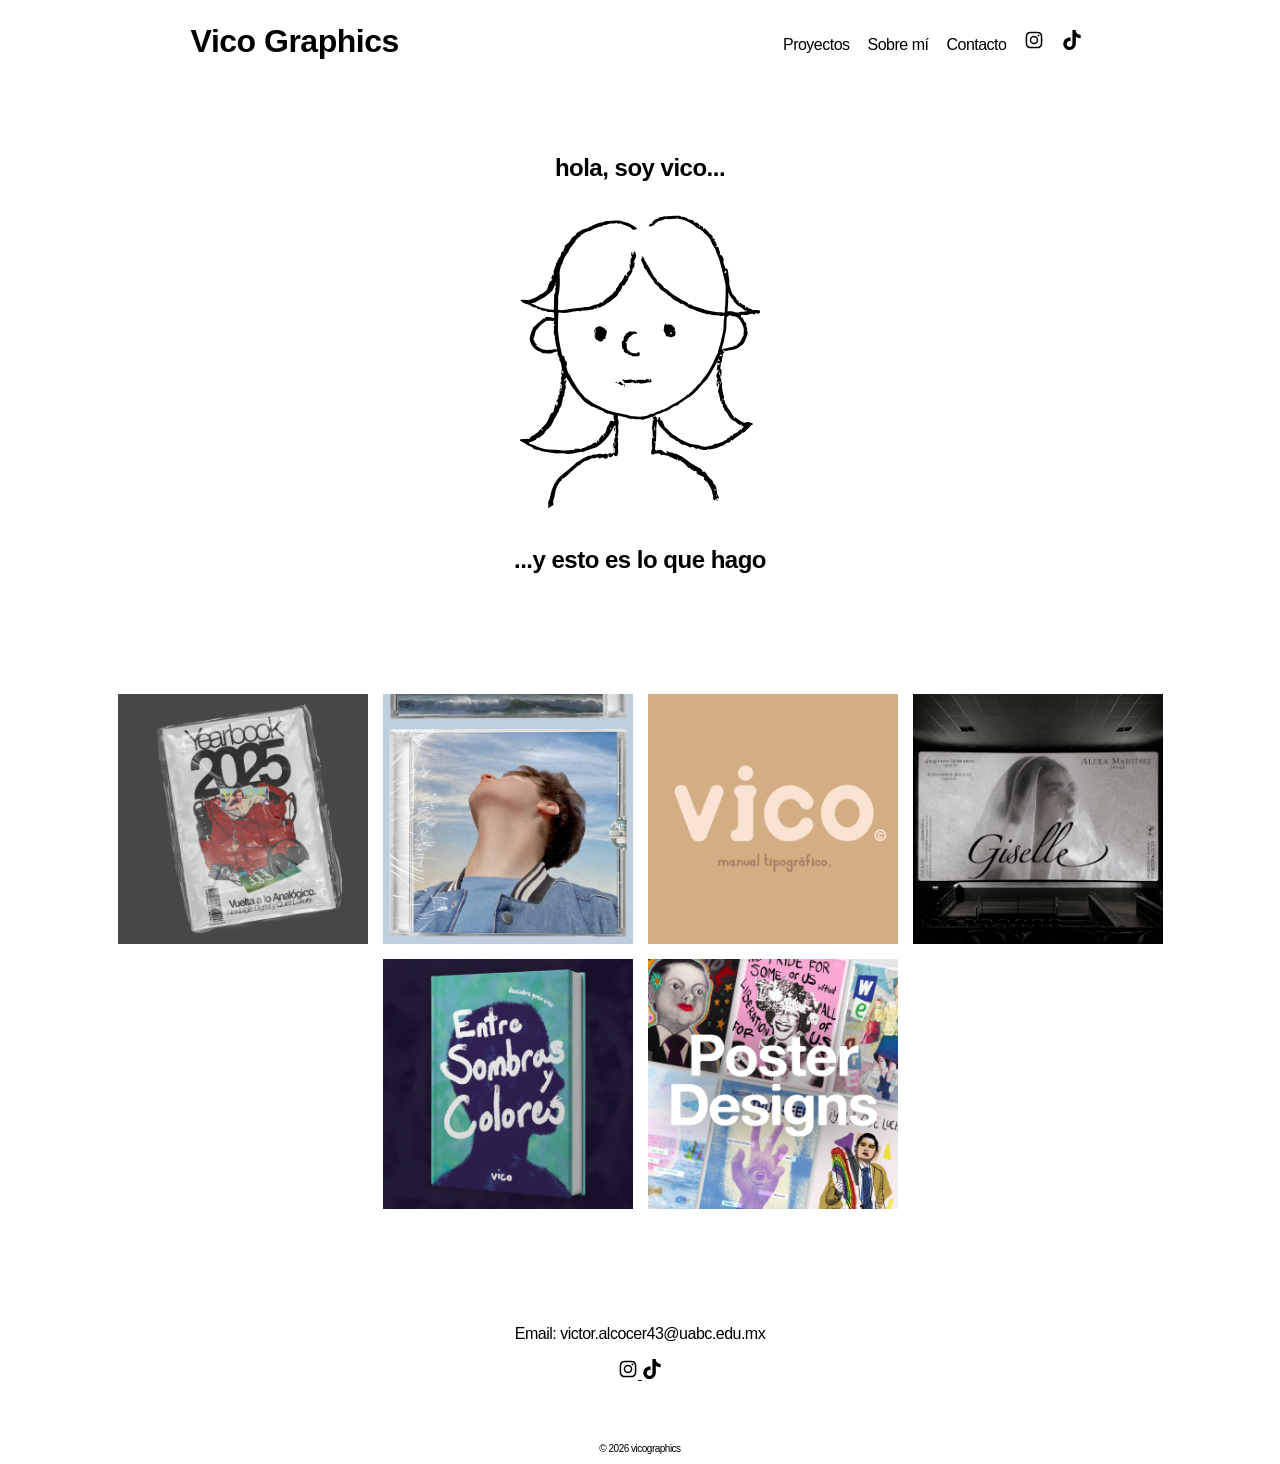
==== index.html @ 88f0b40b "initial site setup" ====
<!DOCTYPE html>
<html lang="es">
<head>
    <meta charset="UTF-8">
    <title>Vico Graphics</title>
    <link rel="stylesheet" href="styles.css">
    <link rel="icon" type="image/png" href="icons/favicon.png">
</head>
<body>

<header>
    <h1>Vico Graphics</h1>
    <nav>
        <a href="index.html">Proyectos</a>
        <a href="SobreMí/index.html">Sobre mí</a>
        <a href="Contactos/index.html">Contacto</a>
        <a href="https://www.instagram.com/vicographics/" target="_blank">
            <img src="icons/instagram-53.svg" alt="instagram" width="20" height="20">
        </a>
        <a href="https://www.tiktok.com/@vicographics" target="_blank">
            <img src="icons/tiktok-icon-original.svg" alt="tiktok" width="20" height="20">
        </a>
    </nav>
</header>

<!-- Sobre mí -->
<section id="sobre-mi" class="section">
    <h1>hola, soy vico...</h1>
    <img src="icons/vicographics_logo.svg" width="240" height="320">
    <h2>...y esto es lo que hago</h2>
</section>

<!-- Proyectos -->
<section id="proyectos" class="section">
    <div class="galeria">
        <img src="Images/Artboard 1portfolio.png">
        <img src="Images/Artboard 2portfolio.png">
        <img src="Images/Artboard 3portfolio.png">
        <img src="Images/Artboard 4portfolio.png">
        <img src="Images/Artboard 5portfolio.png">
        <img src="Images/Artboard 6portfolio.png">
    </div>
</section>

<!-- Contacto -->
<section id="contacto" class="section">
    <p>Email: victor.alcocer43@uabc.edu.mx</p>
    <a href="https://www.instagram.com/vicographics/" target="_blank">
            <img src="icons/instagram-53.svg" alt="instagram" width="20" height="20">
        </a>
        <a href="https://www.tiktok.com/@vicographics" target="_blank">
            <img src="icons/tiktok-icon-original.svg" alt="tiktok" width="20" height="20">
        </a>
</section>

<footer>
    <p>© 2026 vicographics</p>
</footer>

<script src="script.js"></script>
</body>
</html>
---- styles.css ----
body {
    margin: 0px;
    font-family: Helvetica, sans-serif;
    letter-spacing: -0.5px;
    background: white;
    color: black;
}

/* Header */
header {
    position: sticky;
    top: 0;
    z-index: 1000;
    display: flex;
    align-items: center;
    justify-content: space-around;
    padding: 2px;
    background: rgba(255, 255, 255, 0.3);
    backdrop-filter: blur(10px);
    -webkit-backdrop-filter: blur(10px);
}

nav a {
    margin: 0 7px;
    color: black;
    text-decoration: none;
}

/* Columnas */
.contenedor-columnas {
    display: flex;
    text-align: left;
    gap: 20px;
    margin: 40px auto;
    max-width: 1000px;
}

.columna {
  flex: 1;
  background-color: white;
  padding: 20px;
  border-radius: 0;
}

/* Carrusel */
.carousel {
    position: relative;
    overflow: hidden;
}

.carousel-container {
    position: relative;
    max-width: 100%;
    margin: auto;
    overflow: hidden;
    border-radius: 0;
}

.carousel-track {
    display: flex;
}

.slide {
    min-width: 100%;
    display: none;
    transition: opacity 0.5s;

}

.slide.active {
    display: block;
}

/* Contacto */
.contact-container {
    align-items: center;
    justify-content: center;
    background-color: #ffffff;
    padding: 40px;
    border-radius: 12px;
    width: 100%;
    max-width: 450px;
    margin: 0 auto;
}

.contact-container h2 {
    text-align: center;
    margin-bottom: 25px;
    color: black;
    font-size: 24px;
}

.input-group {
    margin-bottom: 20px;
}

.input-group label {
    display: block;
    margin-bottom: 8px;
    color: black;
    font-weight: 600;
    font-size: 14px;
}

.input-group input,
.input-group textarea {
    width: 100%;
    padding: 12px;
    border: 1px solid #ccc;
    border-radius: 6px;
    font-size: 16px;
    transition: border-color 0.3s ease;
    resize: vertical; 
}

.input-group input:focus,
.input-group textarea:focus {
    outline: none;
    border-color: black;
    box-shadow: 0 0 5px rgba(52, 152, 219, 0.3);
}

button {
    width: 100%;
    padding: 14px;
    background-color: black;
    color: white;
    border: none;
    border-radius: 6px;
    font-size: 16px;
    font-weight: bold;
    cursor: pointer;
    transition: background-color 0.3s ease, transform 0.1s ease;
}

button:hover {
    background-color: #2980b9;
}

button:active {
    transform: scale(0.98);
}

/* Botones */
.btn {
    position: absolute;
    top: 50%;
    transform: translateY(-50%);
    background: rgb(255, 255, 255);
    backdrop-filter: blur(10px);
    -webkit-backdrop-filter: blur(10px);
    border: none;
    color: white;
    padding: 10px;
    cursor: pointer;
    border-radius: 25%;
}

.prev { left: 10px; }
.next { right: 10px; }

/* Dots */
.dots {
    text-align: center;
    margin-top: 10px;
}

.dot {
    height: 12px;
    width: 12px;
    margin: 5px;
    background: gray;
    display: inline-block;
    border-radius: 50%;
    cursor: pointer;
}

.dot.active {
    background: lightgrey;
}


.slides img {
    width: 100%;
    display: none;
}

.slides img.active {
    display: block;
}

/* Botones */
.prev, .next {
    position: absolute;
    top: 50%;
    background: rgba(0,0,0,0.5);
    border: none;
    color: black;
    padding: 10px;
    cursor: pointer;
}

.prev { left: 10px; }
.next { right: 10px; }

/* Secciones */
.section {
    padding: 50px;
    text-align: center;
}

/* Grid de proyectos */
.grid {
    display: flex;
    gap: 20px;
    justify-content: center;
}

.card {
    background: white;
    color: black;
    padding: 30px;
    border-radius: 0;
    transition: transform 0.3s;
}

.card:hover {
    transform: scale(1.1);
}

.proyecto-detalle {
    padding: 60px;
    background: rgba(255,255,255,0.1);
    margin: 20px;
    border-radius: 0;
}

.galeria {
    display: flex;
    gap: 15px;
    justify-content: center;
    flex-wrap: wrap;
}

.galeria img {
    width: 250px;
    border-radius: 0;
    transition: transform 0.3s;
    cursor: pointer;
}

.galeria img:hover {
    transform: scale(1.1);
}

/* Footer */
footer {
    font-size: 10px;
    text-align: center;
}
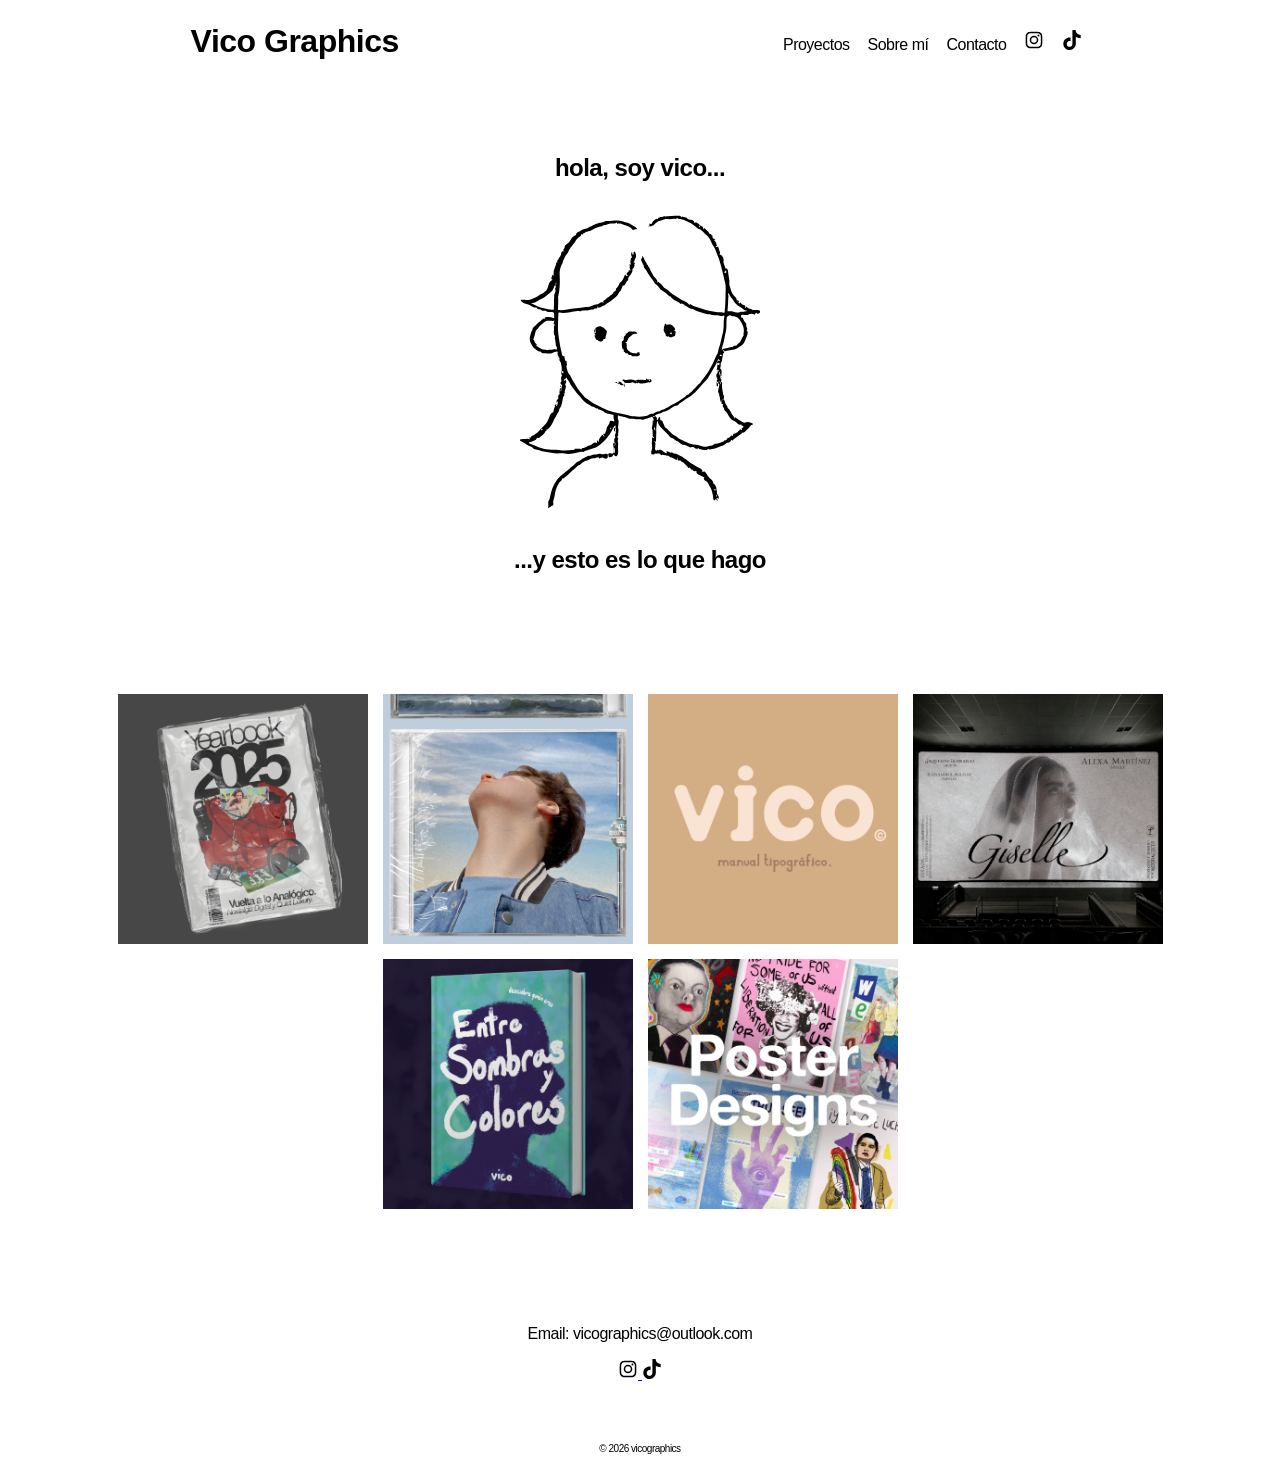
==== commit 39454aa8: "Update index.html initial site setup" ====
--- a/index.html
+++ b/index.html
@@ -44,7 +44,7 @@
 
 <!-- Contacto -->
 <section id="contacto" class="section">
-    <p>Email: victor.alcocer43@uabc.edu.mx</p>
+    <p>Email: vicographics@outlook.com</p>
     <a href="https://www.instagram.com/vicographics/" target="_blank">
             <img src="icons/instagram-53.svg" alt="instagram" width="20" height="20">
         </a>
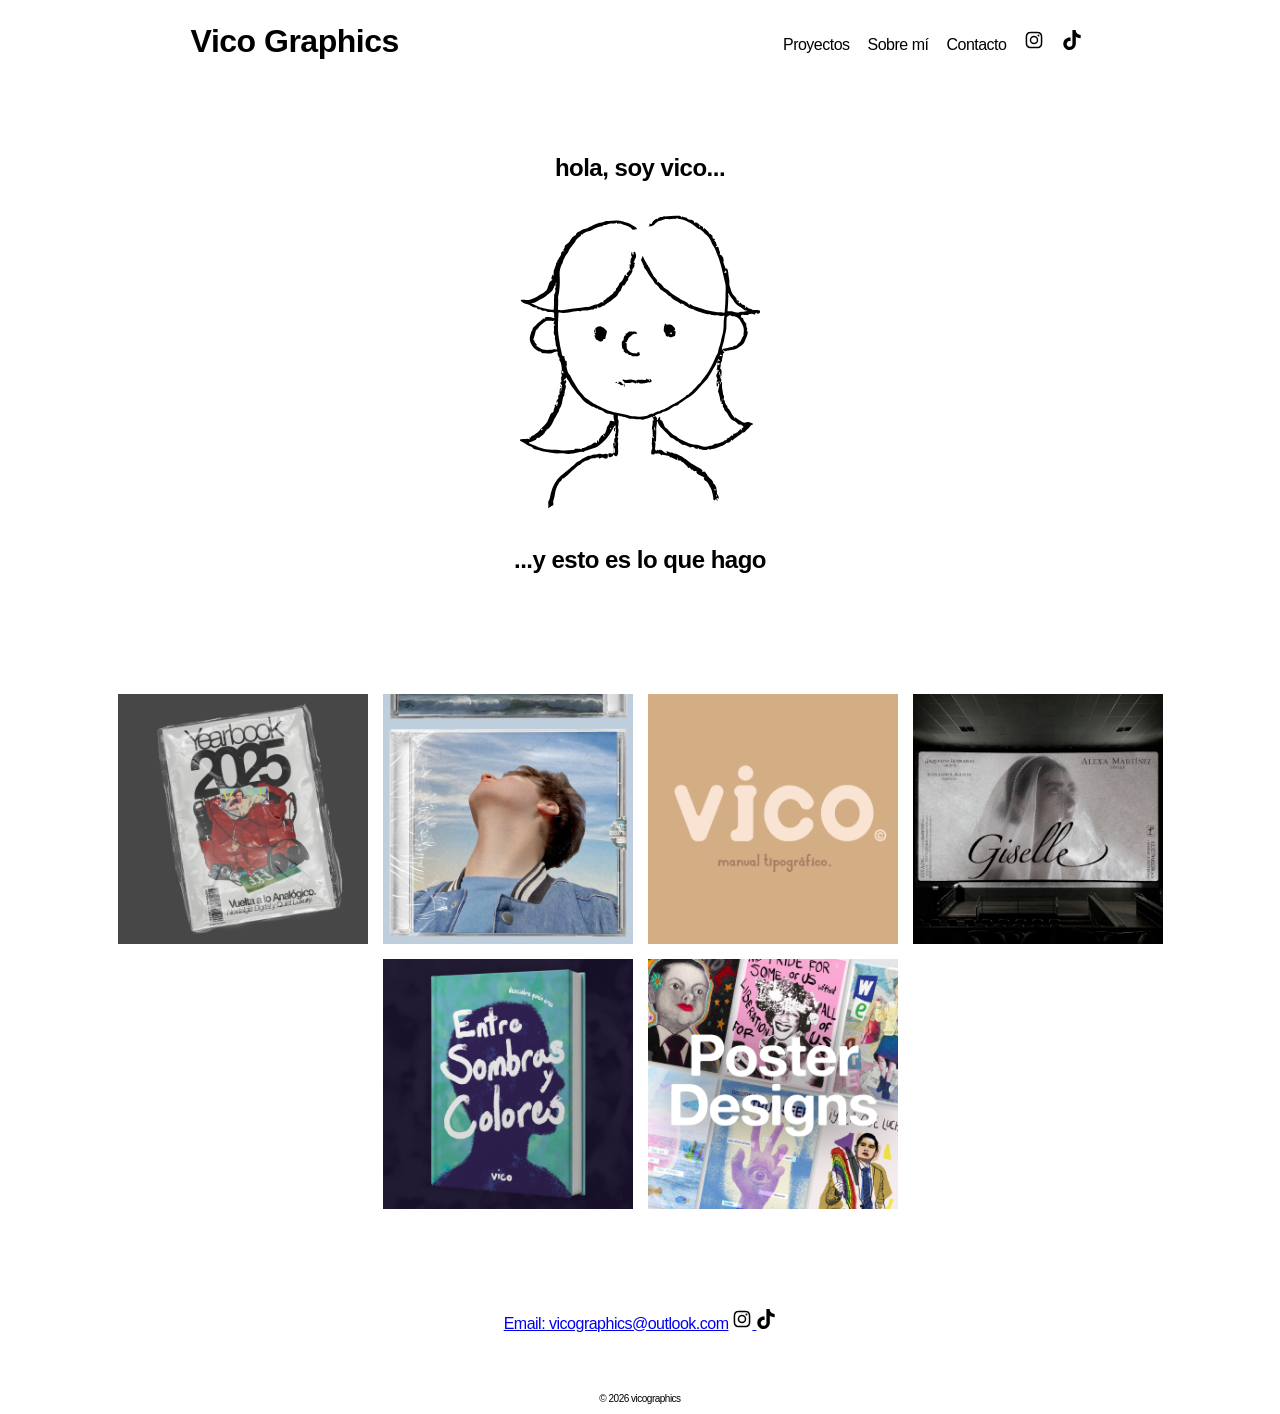
==== commit 1f2d16ad: "initial site setup" ====
--- a/index.html
+++ b/index.html
@@ -44,7 +44,8 @@
 
 <!-- Contacto -->
 <section id="contacto" class="section">
-    <p>Email: vicographics@outlook.com</p>
+    <a href="mailto:your.vicographics@outlook.com">Email: vicographics@outlook.com</a>
+        </a>
     <a href="https://www.instagram.com/vicographics/" target="_blank">
             <img src="icons/instagram-53.svg" alt="instagram" width="20" height="20">
         </a>
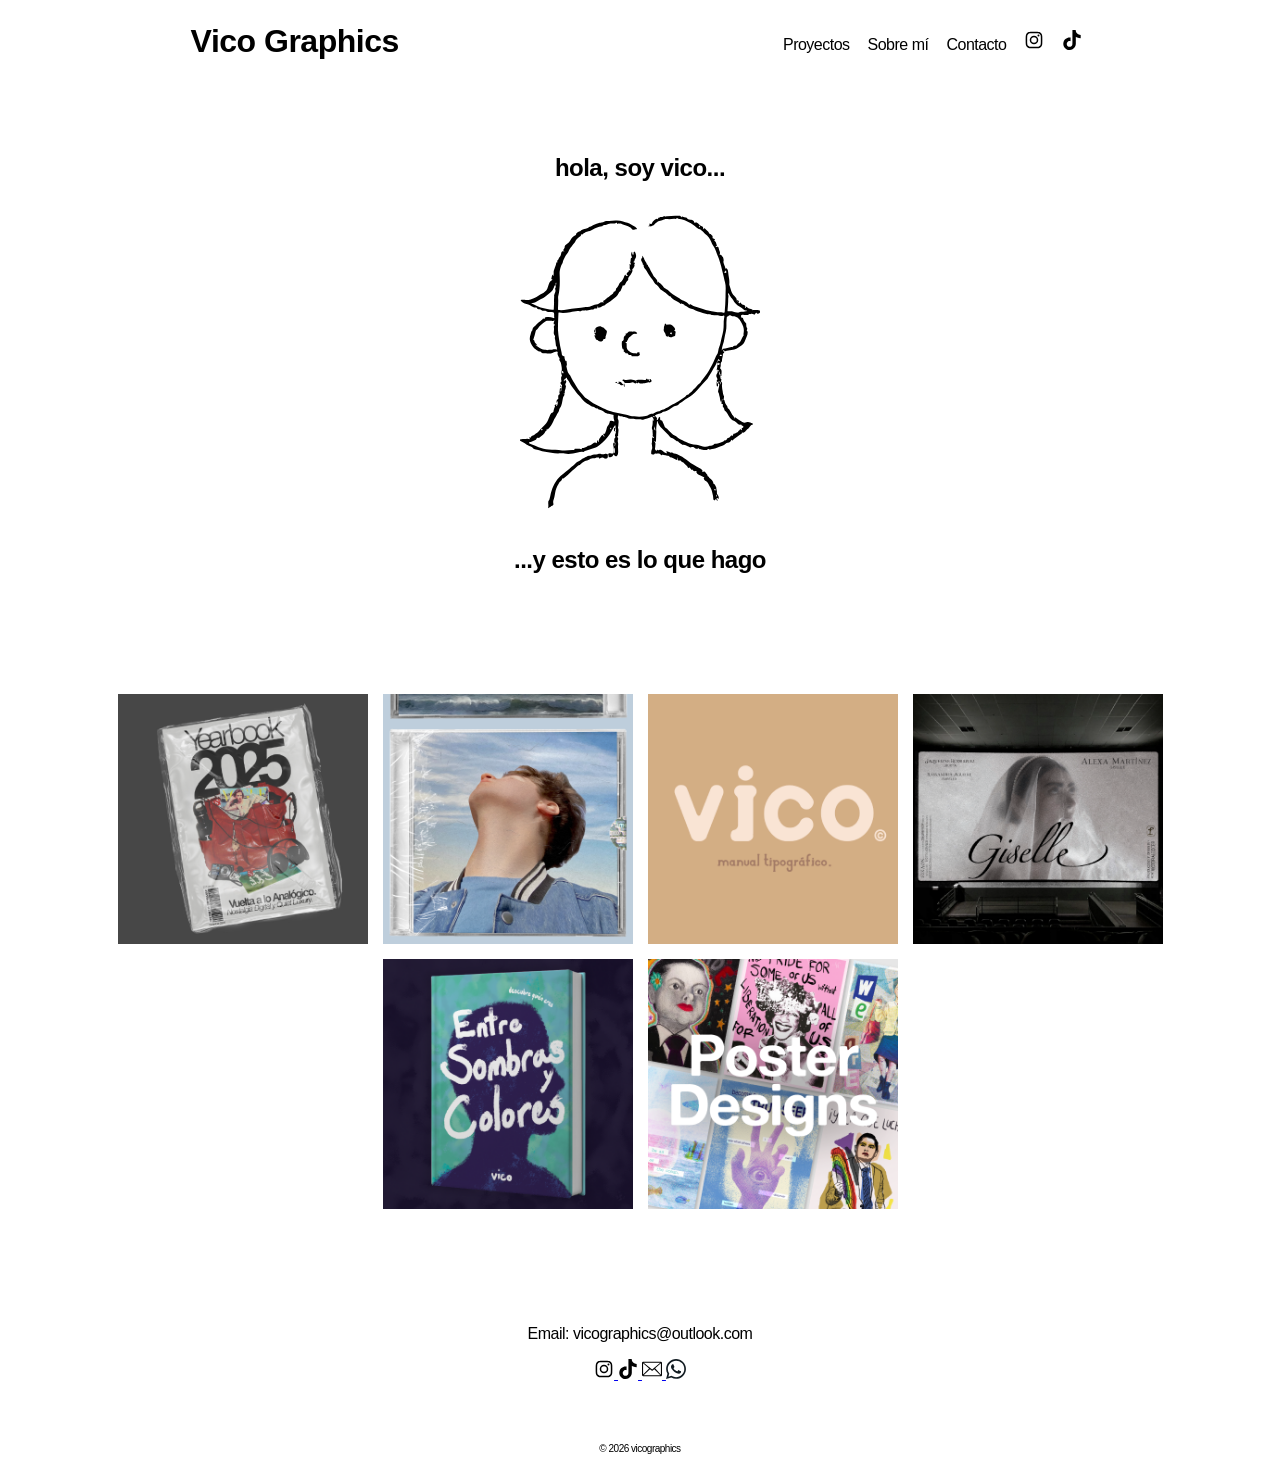
==== commit daef8e7c: "initial site setup" ====
--- a/index.html
+++ b/index.html
@@ -44,13 +44,18 @@
 
 <!-- Contacto -->
 <section id="contacto" class="section">
-    <a href="mailto:your.vicographics@outlook.com">Email: vicographics@outlook.com</a>
-        </a>
+    <p>Email: vicographics@outlook.com</p>
     <a href="https://www.instagram.com/vicographics/" target="_blank">
             <img src="icons/instagram-53.svg" alt="instagram" width="20" height="20">
         </a>
         <a href="https://www.tiktok.com/@vicographics" target="_blank">
             <img src="icons/tiktok-icon-original.svg" alt="tiktok" width="20" height="20">
+        </a>
+    <a href="mailto:your.vicographics@outlook.com" target="_blank">
+            <img src="icons/email-icon.svg" alt="email" width="20" height="20">
+        </a>
+    <a href="https://wa.me/message/QQ6FGICJPWHGJ1" target="_blank">
+            <img src="icons/whatsapp-icon.svg" alt="whatsapp" width="20" height="20">
         </a>
 </section>
 
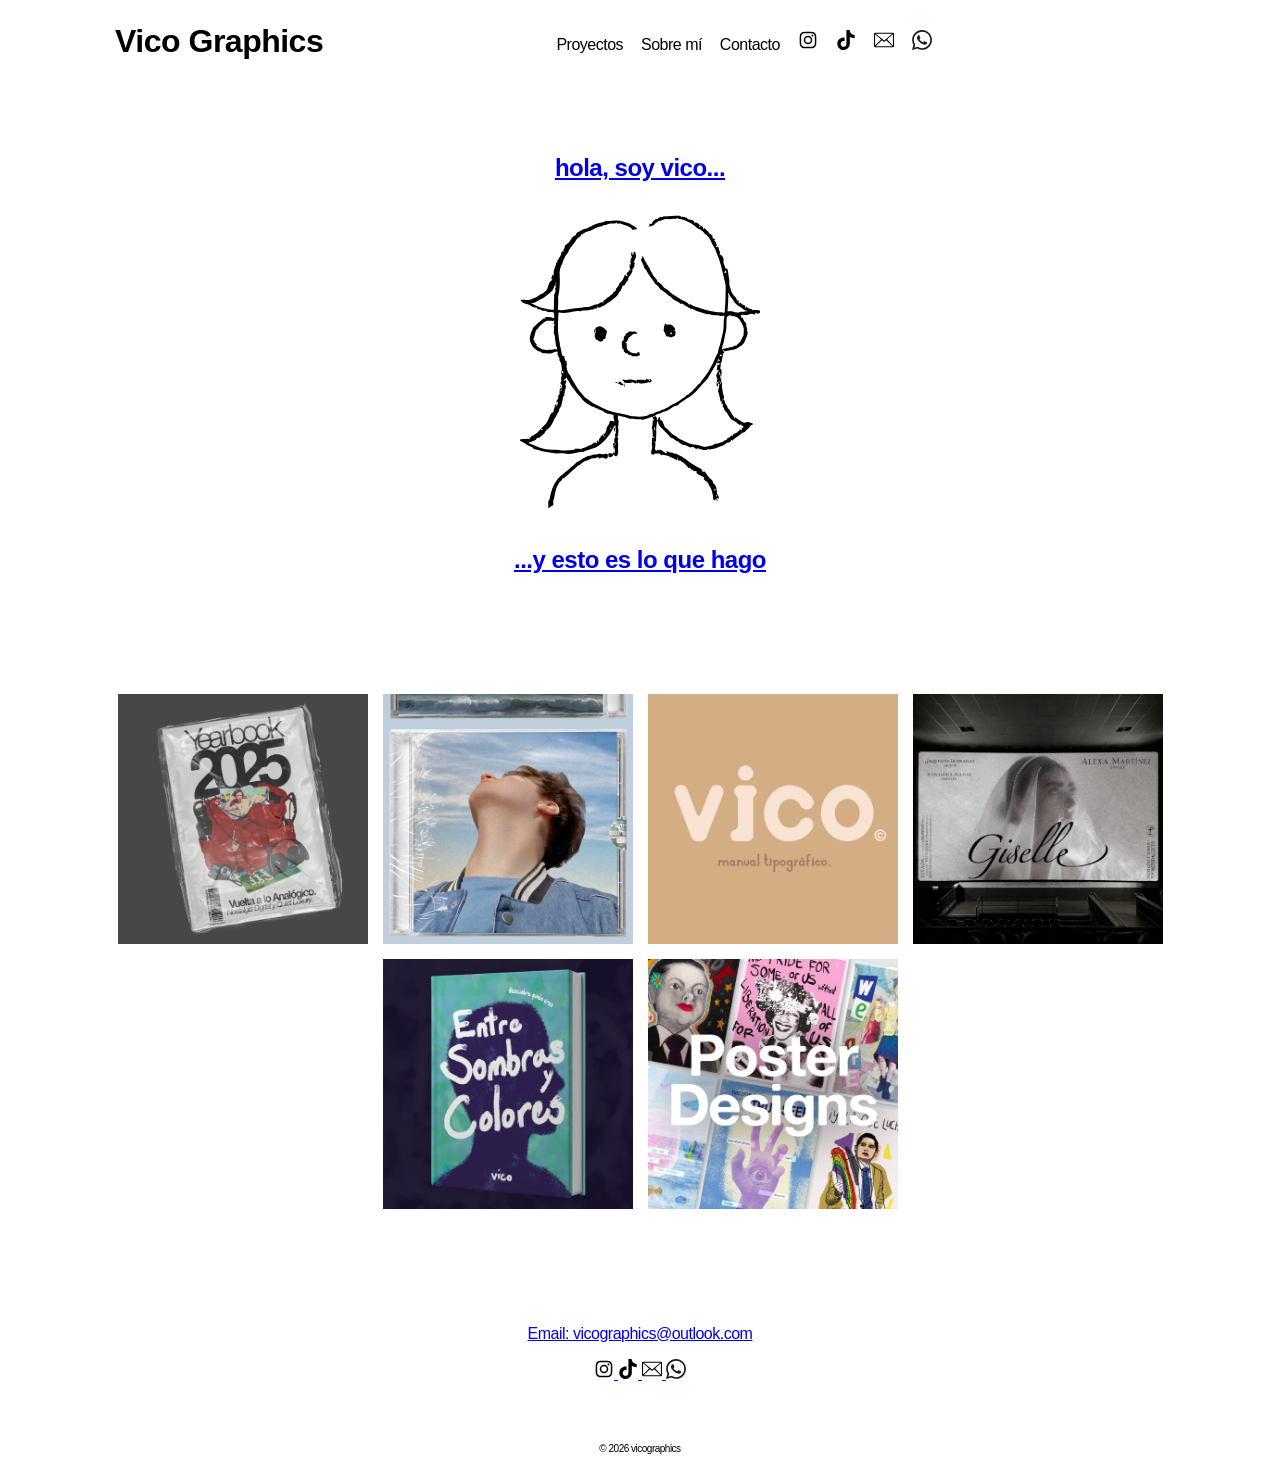
==== commit 4ee767bc: "initial site setup" ====
--- a/index.html
+++ b/index.html
@@ -20,6 +20,11 @@
         <a href="https://www.tiktok.com/@vicographics" target="_blank">
             <img src="icons/tiktok-icon-original.svg" alt="tiktok" width="20" height="20">
         </a>
+        <a href="mailto:your.vicographics@outlook.com" target="_blank">
+            <img src="icons/email-icon.svg" alt="email" width="20" height="20">
+        </a>
+    <a href="https://wa.me/message/QQ6FGICJPWHGJ1" target="_blank">
+            <img src="icons/whatsapp-icon.svg" alt="whatsapp" width="20" height="20">
     </nav>
 </header>
 
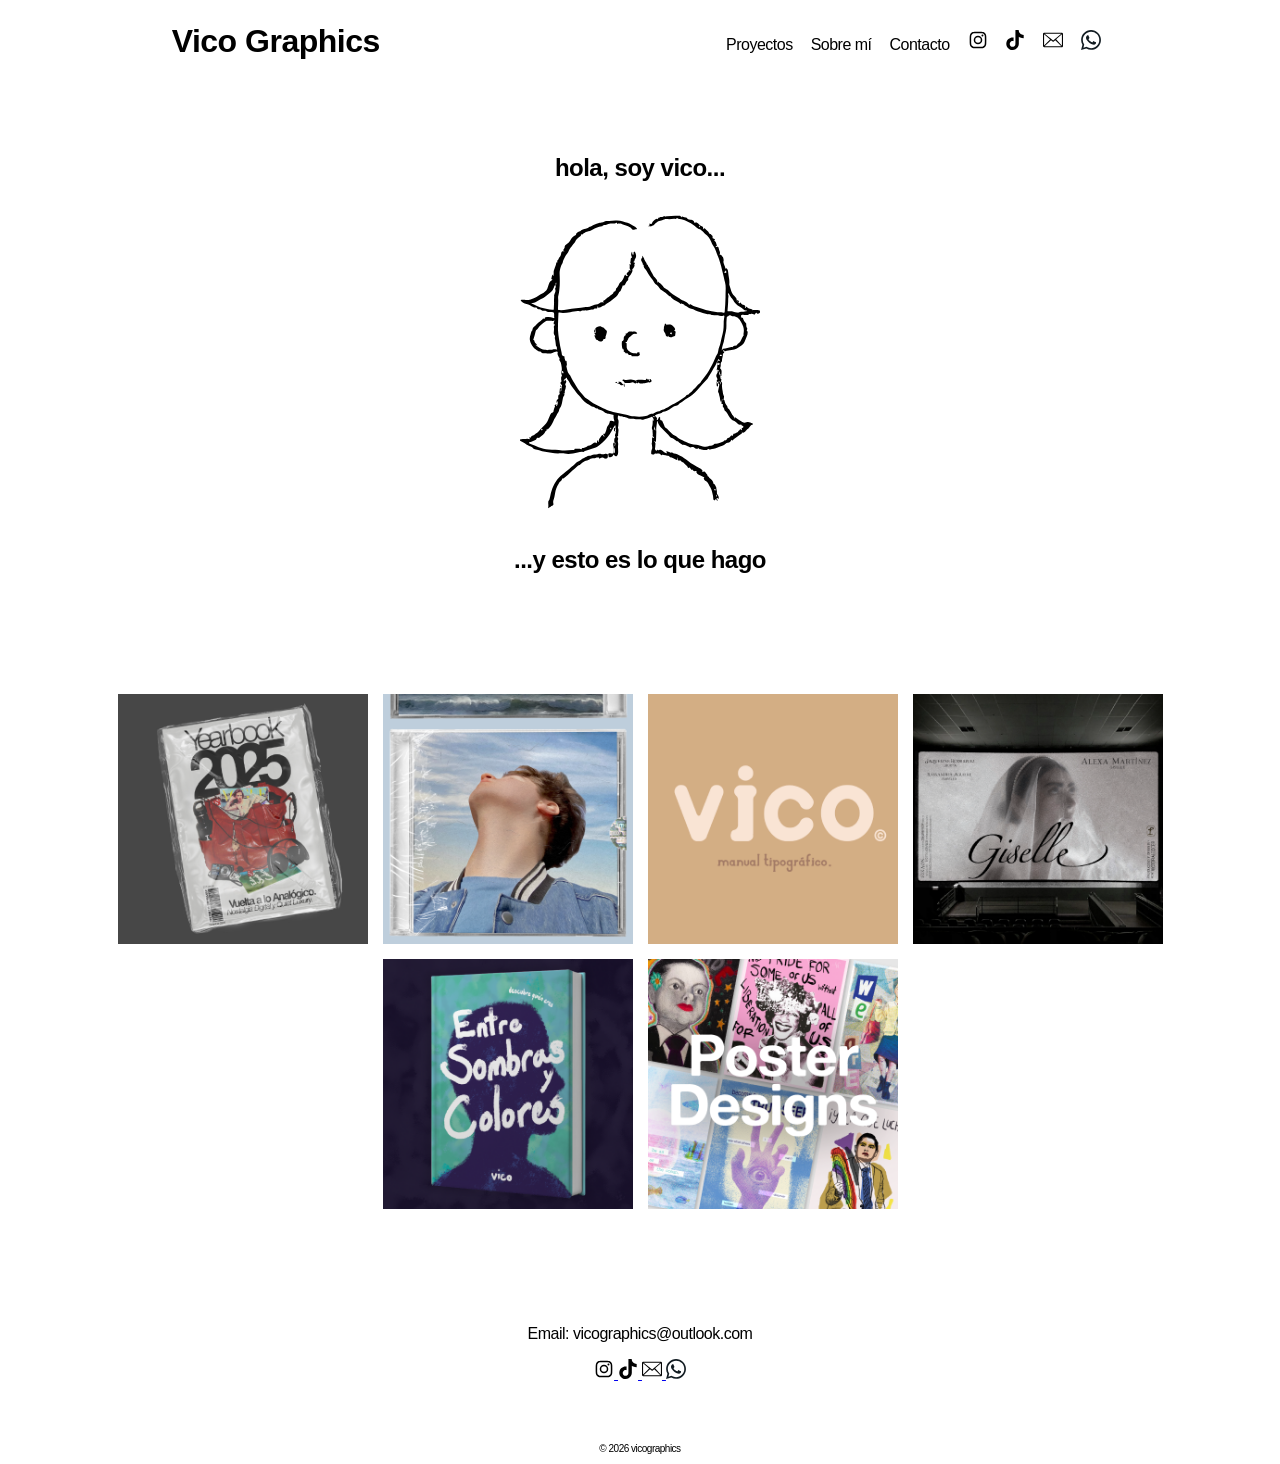
==== commit 13906a57: "initial site setup" ====
--- a/index.html
+++ b/index.html
@@ -25,6 +25,7 @@
         </a>
     <a href="https://wa.me/message/QQ6FGICJPWHGJ1" target="_blank">
             <img src="icons/whatsapp-icon.svg" alt="whatsapp" width="20" height="20">
+        </a>
     </nav>
 </header>
 
